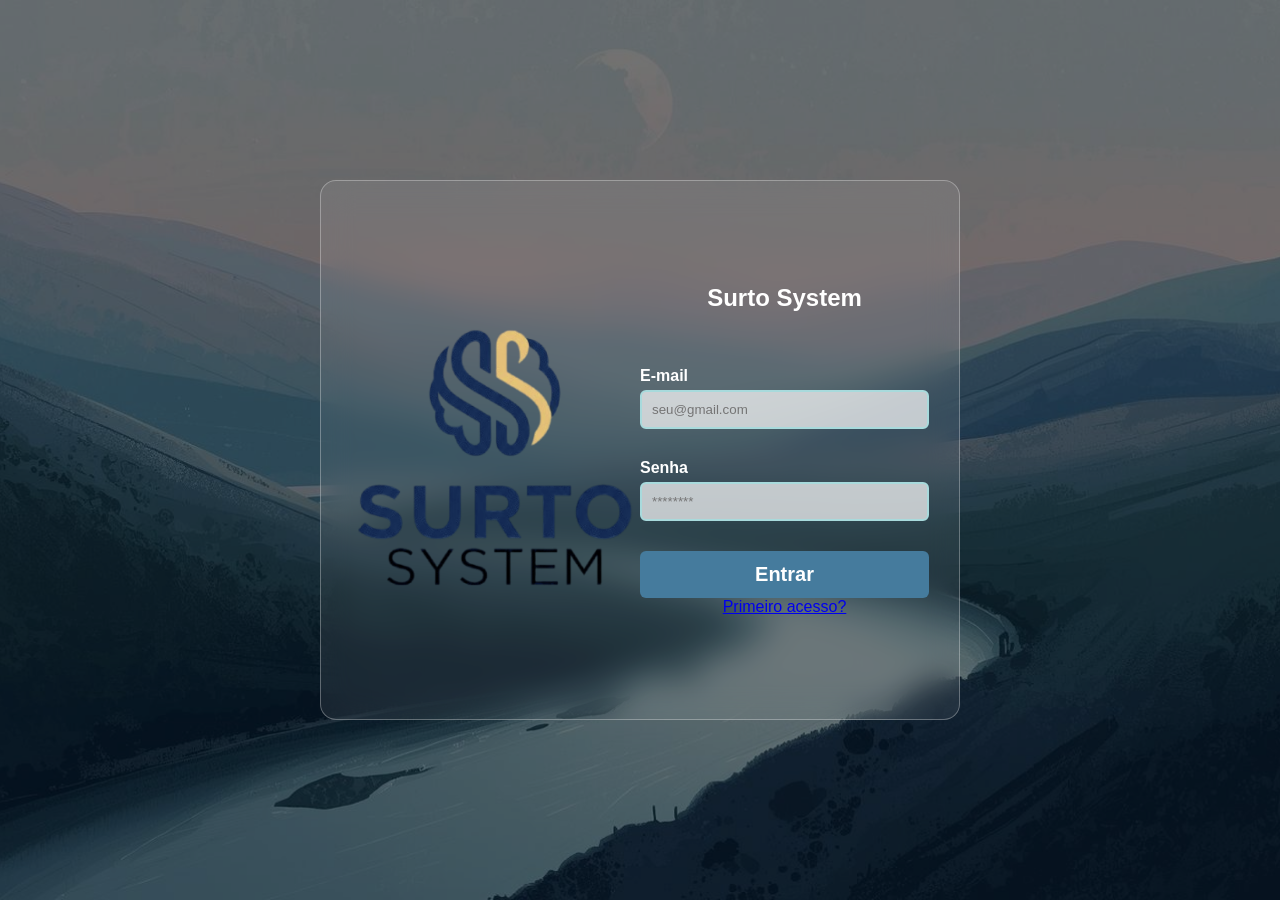
==== login2.html @ 33cc1bfd "v0.1" ====
<!DOCTYPE html>
<html lang="pt-br">

<head>
    <meta charset="UTF-8">
    <meta name="viewport" content="width=device-width, initial-scale=1.0">
    <title>Login</title>
    <link rel="stylesheet" href="css/login2.css">
</head>

<body>
    <div id="divbackground">
        <section id="login">

            <div class="logindiv">
                <img src="img/Logo Surto.png" alt="" id="logo">
            </div>
            <div id="messageArea" aria-live="polite"></div>
            
            <div class="logindiv">
                <h1>Surto System</h1>
                <div class="divinput">
                    <label for="email">E-mail</label>
                    <input type="email" placeholder="seu@gmail.com">
                </div>
                <div class="divinput">
                    <label for="senha">Senha</label>
                    <input type="password" placeholder="********">
                </div>

                <button class="logbut">Entrar</button>
            </div>
            
        </section>

        <section id="login">

            <div class="logindiv">
                <img src="img/Logo Surto.png" alt="" id="logo">
            </div>
            
            <div class="logindiv">
                <h1>Surto System</h1>
                <div class="divinput">
                    <label for="email">E-mail</label>
                    <input type="email" placeholder="seu@gmail.com">
                </div>
                <div class="divinput">
                    <label for="senha">Senha</label>
                    <input type="password" placeholder="********">
                </div>

                <button class="logbut">Entrar</button>
                <div><a href="#" id="forgotLink">Primeiro acesso?</a></div>
            </div>
            
        </section>
    </div>
    <footer>
        <img src="img/SENAI_logo_2024.png" id="footer" alt="">
    </footer>

    <script src="js/login.js"></script>

</body>

</html>
---- css/login2.css ----
:root {
    --cinza-gelo: #F1FAEE;
    --azul-claro: #A8DADC;
    --azul-petroleo: #457B9D;
    --azul-escuro: #1D3557;
    --background: rgba(0, 0, 0, 0.55);
    --background-login: rgba(255, 255, 255, 0.075);
    --texto: #ffffff;
}

* {
    box-sizing: border-box;
    font-family: Arial, sans-serif;
    margin: 0;
    padding: 0;
}

body {
    height: 100vh;
    width: 100%;
    display: flex;
    justify-content: center;
    align-items: center;
    background: url(/img/backgroundlogin2.jpg);
    background-size: cover;
    background-position: center;
    position: relative;

}

/* efeitoescuro */
#divbackground {
    display: flex;
    justify-content: center;
    align-items: center;
    width: 100%;
    height: 100%;
    background: var(--background);
}

#login {
    width: 50%;
    height: 60%;
    display: flex;
    align-items: center;
    justify-content: space-around;
    padding: 30px;
    border-radius: 16px;
    background: var(--background-login);
    backdrop-filter: blur(15px);
    border: 1px solid rgba(255, 255, 255, 0.3);
}

.logindiv{
    width: 50%;
    height: 100;
    display: flex;
    flex-direction: column;
    align-items: center;

}

h1 {
    margin: 0 0 55px 0;
    color: var(--texto);
    text-align: center;
}

label {
    display: block;
    margin-bottom: 5px;
    color: var(--texto);
    font-weight: bolder;
}

.divinput{
    width: 100%;
    margin-bottom: 15px;
}

input {
    width: 100%;
    padding: 10px;
    border: 2px solid var(--azul-claro);
    border-radius: 6px;
    margin-bottom: 15px;
    background: rgba(255, 255, 255, 0.7);
}

#logo{
    width: 95%;
}

.logbut {
    width: 100%;
    padding: 12px;
    background: var(--azul-petroleo);
    color: white;
    border: none;
    border-radius: 6px;
    font-size: 20px;
    font-weight: bold;
    cursor: pointer;
}

.logbut:hover {
    transform: translateY(-2px);
    background: var(--azul-escuro);
}

#footer{
  position: fixed;            /* Fixa na tela */
  bottom: 20px;               /* 20px do rodapé */
  left: 50%;                  /* Alinha a esquerda do elemento ao meio da tela */
  transform: translateX(-50%); /* Ajusta a posição horizontal para o centro exato */
  width: 300px;               /* Dobro do tamanho original (120px * 2) */
  height: auto;
  opacity: 0.9;
  /* background-color: rgba(255, 255, 255, 0.3); Fundo branco com 30% de transparência */
  padding: 1rem; /* Adiciona um espaçamento interno */
  border-radius: 12px; /* Bordas arredondadas */
}

.animacao::after {
    content: '';
    position: absolute;
    left: 0;
    bottom: -6px;
    width: 100%;
    height: 3px;
    background: #fff;
    border-radius: 5px;
    transform: scaleX(0);
    transition: transform .4s;
    transform-origin: right;
}

.animacao:hover::after {
    transform-origin: left;
    transform: scaleX(1);
}
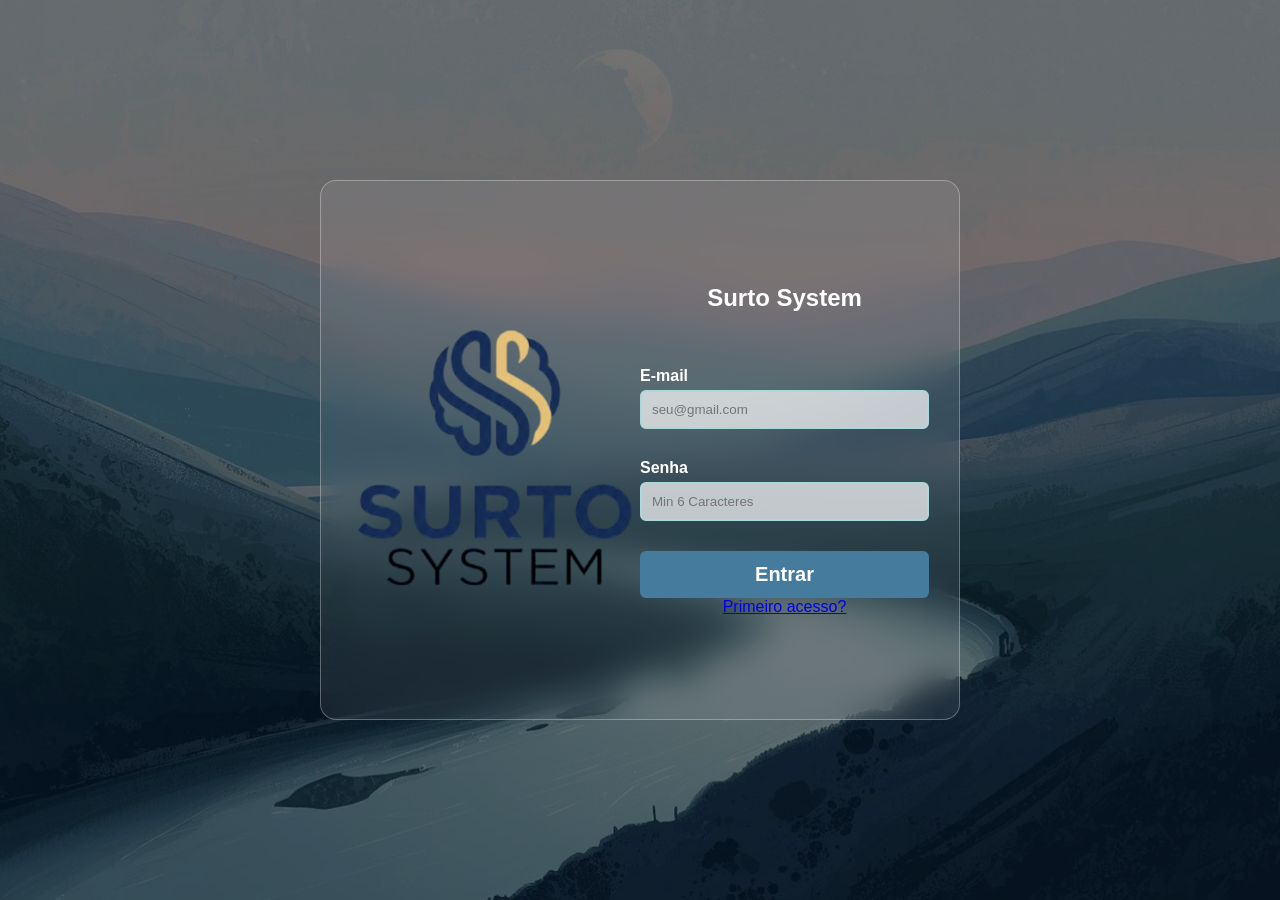
==== commit e6829f6f: "." ====
--- a/login2.html
+++ b/login2.html
@@ -47,7 +47,7 @@
                 </div>
                 <div class="divinput">
                     <label for="senha">Senha</label>
-                    <input type="password" placeholder="********">
+                    <input type="password" placeholder="Min 6 Caracteres">
                 </div>
 
                 <button class="logbut">Entrar</button>
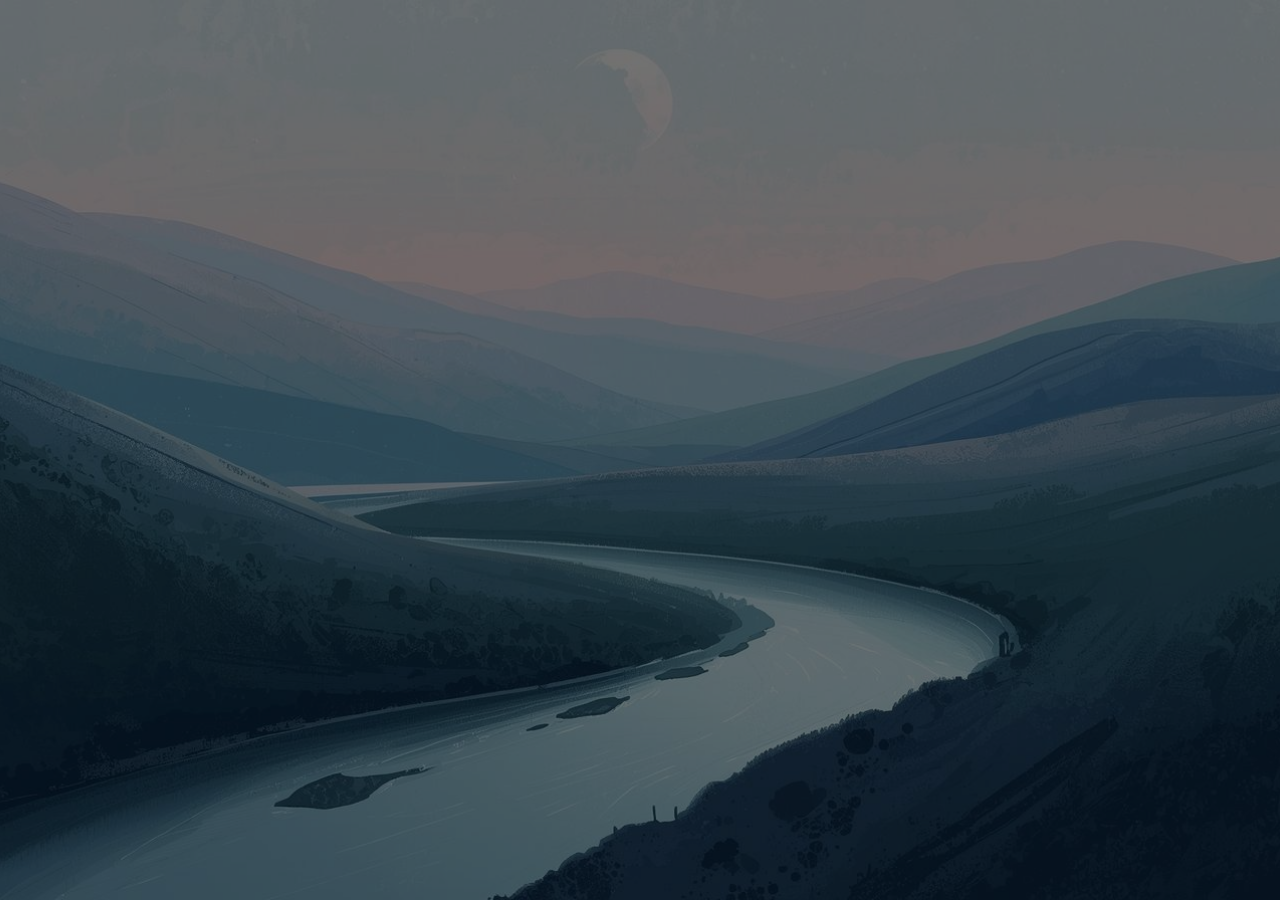
==== commit 7032a489: "." ====
--- a/login2.html
+++ b/login2.html
@@ -25,37 +25,13 @@
                 </div>
                 <div class="divinput">
                     <label for="senha">Senha</label>
-                    <input type="password" placeholder="********">
+                    <input type="password" placeholder="Sua Senha">
                 </div>
 
                 <button class="logbut">Entrar</button>
             </div>
             
         </section>
-
-        <section id="login">
-
-            <div class="logindiv">
-                <img src="img/Logo Surto.png" alt="" id="logo">
-            </div>
-            
-            <div class="logindiv">
-                <h1>Surto System</h1>
-                <div class="divinput">
-                    <label for="email">E-mail</label>
-                    <input type="email" placeholder="seu@gmail.com">
-                </div>
-                <div class="divinput">
-                    <label for="senha">Senha</label>
-                    <input type="password" placeholder="Min 6 Caracteres">
-                </div>
-
-                <button class="logbut">Entrar</button>
-                <div><a href="#" id="forgotLink">Primeiro acesso?</a></div>
-            </div>
-            
-        </section>
-    </div>
     <footer>
         <img src="img/SENAI_logo_2024.png" id="footer" alt="">
     </footer>
